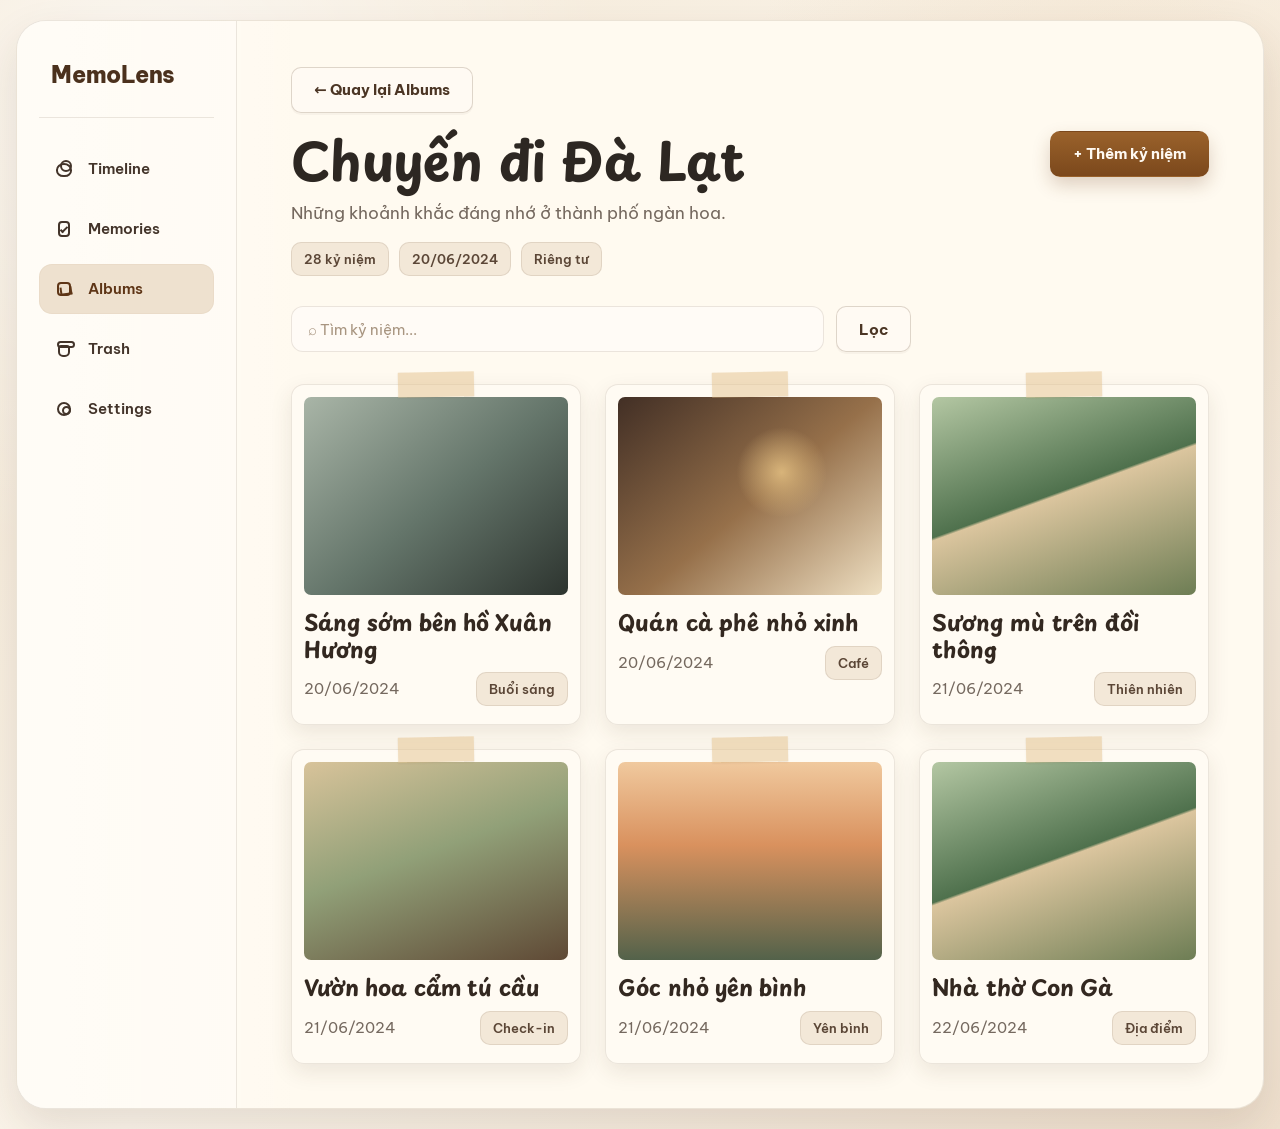
==== design/prototype/album-details.html @ 8e165cd9 "Add static Paper Note UI prototype" ====
<!doctype html>
<html lang="vi">
<head>
  <meta charset="utf-8">
  <meta name="viewport" content="width=device-width, initial-scale=1">
  <title>MemoLens - Album Details Prototype</title>
  <link rel="stylesheet" href="styles.css">
</head>
<body>
  <div class="app-shell">
    <aside class="sidebar">
      <a class="brand" href="home.html">MemoLens</a>
      <nav class="side-nav">
        <a class="nav-item" href="timeline.html"><span class="nav-icon icon-timeline"></span>Timeline</a>
        <a class="nav-item" href="timeline.html"><span class="nav-icon icon-memory"></span>Memories</a>
        <a class="nav-item active" href="albums.html"><span class="nav-icon icon-album"></span>Albums</a>
        <a class="nav-item" href="trash.html"><span class="nav-icon icon-trash"></span>Trash</a>
        <a class="nav-item" href="settings.html"><span class="nav-icon icon-settings"></span>Settings</a>
      </nav>
    </aside>
    <div>
      <header class="topbar"><a class="brand" href="home.html">MemoLens</a><span class="menu-dot">☰</span></header>
      <main class="main">
        <a class="btn" href="albums.html">← Quay lại Albums</a>
        <header class="page-header" style="margin-top:18px;">
          <div>
            <h1 class="page-title">Chuyến đi Đà Lạt</h1>
            <p class="subtitle">Những khoảnh khắc đáng nhớ ở thành phố ngàn hoa.</p>
            <div class="meta-row" style="margin-top:16px;"><span class="chip">28 kỷ niệm</span><span class="chip">20/06/2024</span><span class="chip">Riêng tư</span></div>
          </div>
          <a class="btn primary" href="#">+ Thêm kỷ niệm</a>
        </header>
        <section class="search-row"><div class="search">⌕ Tìm kỷ niệm...</div><a class="btn" href="#">Lọc</a></section>
        <section class="memory-grid">
          <article class="photo-card tape"><div class="cover photo-rain"></div><h2>Sáng sớm bên hồ Xuân Hương</h2><div class="card-meta"><p>20/06/2024</p><span class="chip">Buổi sáng</span></div></article>
          <article class="photo-card tape"><div class="cover photo-coffee"></div><h2>Quán cà phê nhỏ xinh</h2><div class="card-meta"><p>20/06/2024</p><span class="chip">Café</span></div></article>
          <article class="photo-card tape"><div class="cover photo-mountain"></div><h2>Sương mù trên đồi thông</h2><div class="card-meta"><p>21/06/2024</p><span class="chip">Thiên nhiên</span></div></article>
          <article class="photo-card tape"><div class="cover photo-bike"></div><h2>Vườn hoa cẩm tú cầu</h2><div class="card-meta"><p>21/06/2024</p><span class="chip">Check-in</span></div></article>
          <article class="photo-card tape"><div class="cover photo-sunset"></div><h2>Góc nhỏ yên bình</h2><div class="card-meta"><p>21/06/2024</p><span class="chip">Yên bình</span></div></article>
          <article class="photo-card tape"><div class="cover photo-mountain"></div><h2>Nhà thờ Con Gà</h2><div class="card-meta"><p>22/06/2024</p><span class="chip">Địa điểm</span></div></article>
        </section>
      </main>
    </div>
  </div>
  <nav class="mobile-nav"><a href="timeline.html">Timeline</a><a href="timeline.html">Memory</a><a class="active" href="albums.html">Albums</a><a href="trash.html">Trash</a><a href="settings.html">Settings</a></nav>
</body>
</html>
---- design/prototype/styles.css ----
@import url("https://fonts.googleapis.com/css2?family=Be+Vietnam+Pro:wght@400;500;600;700&family=Playpen+Sans:wght@500;600;700&display=swap");

:root {
  --paper: #fbf5ea;
  --paper-2: #fffaf0;
  --paper-3: #f4eadb;
  --ink: #332820;
  --muted: #75695f;
  --soft: #a89580;
  --line: rgba(91, 67, 47, 0.12);
  --accent: #7b481c;
  --accent-2: #9a622b;
  --accent-soft: #eee1cf;
  --danger: #9d3f31;
  --green: #64764b;
  --shadow: 0 18px 44px rgba(69, 45, 25, 0.12);
  --shadow-sm: 0 8px 22px rgba(69, 45, 25, 0.1);
  --radius-lg: 28px;
  --radius: 18px;
  --radius-sm: 12px;
  --font-display: "Playpen Sans", "Segoe UI", system-ui, sans-serif;
  --font-body: "Be Vietnam Pro", "Segoe UI", system-ui, sans-serif;
}

* {
  box-sizing: border-box;
}

html {
  min-width: 0;
}

body {
  margin: 0;
  min-width: 0;
  color: var(--ink);
  font-family: var(--font-body);
  font-size: 15px;
  line-height: 1.55;
  background:
    radial-gradient(circle at 12% 10%, rgba(255, 255, 255, 0.72), transparent 30%),
    radial-gradient(circle at 90% 15%, rgba(232, 205, 169, 0.4), transparent 28%),
    linear-gradient(135deg, #f4e8d5, #fbf5eb 52%, #efe0ce);
}

a {
  color: inherit;
  text-decoration: none;
}

img {
  display: block;
  max-width: 100%;
}

button,
input,
textarea,
select {
  font: inherit;
}

.app-shell {
  width: min(1280px, calc(100% - 32px));
  min-height: calc(100vh - 40px);
  margin: 20px auto;
  display: grid;
  grid-template-columns: 220px minmax(0, 1fr);
  overflow: hidden;
  border: 1px solid rgba(98, 69, 42, 0.13);
  border-radius: 30px;
  background:
    linear-gradient(90deg, rgba(255,255,255,0.55), transparent 22%),
    var(--paper-2);
  box-shadow: var(--shadow);
}

.sidebar {
  display: flex;
  flex-direction: column;
  gap: 26px;
  padding: 36px 22px;
  border-right: 1px solid var(--line);
  background: rgba(255, 253, 247, 0.68);
}

.brand {
  padding: 0 12px 24px;
  border-bottom: 1px solid var(--line);
  color: #4b311d;
  font-weight: 800;
  font-size: 23px;
  letter-spacing: -0.01em;
}

.side-nav {
  display: grid;
  gap: 10px;
}

.nav-item {
  min-height: 50px;
  display: flex;
  align-items: center;
  gap: 13px;
  padding: 0 14px;
  border-radius: 13px;
  color: #43342a;
  font-weight: 600;
}

.nav-item.active {
  color: #5e3516;
  background: var(--accent-soft);
  box-shadow: inset 0 0 0 1px rgba(120, 74, 30, 0.04);
}

.nav-icon {
  width: 22px;
  height: 22px;
  position: relative;
  flex: 0 0 auto;
  color: currentColor;
}

.nav-icon::before,
.nav-icon::after {
  content: "";
  position: absolute;
  border: 2px solid currentColor;
}

.icon-timeline::before {
  inset: 5px 3px 3px;
  border-radius: 50% 50% 45% 45%;
}

.icon-timeline::after {
  width: 8px;
  height: 8px;
  left: 7px;
  top: 2px;
  border-radius: 50%;
}

.icon-memory::before {
  inset: 3px 5px;
  border-radius: 4px;
}

.icon-memory::after {
  inset: 7px 9px;
  border-left-width: 0;
  border-top-width: 0;
  transform: rotate(45deg);
}

.icon-album::before {
  inset: 4px;
  border-radius: 4px;
}

.icon-album::after {
  width: 8px;
  height: 6px;
  left: 7px;
  top: 9px;
  border-top: 0;
  transform: rotate(-8deg);
}

.icon-trash::before {
  inset: 7px 5px 3px;
  border-radius: 3px 3px 5px 5px;
}

.icon-trash::after {
  width: 14px;
  height: 3px;
  left: 4px;
  top: 3px;
  border-radius: 4px;
}

.icon-settings::before {
  inset: 4px;
  border-radius: 50%;
}

.icon-settings::after {
  width: 5px;
  height: 5px;
  left: 8.5px;
  top: 8.5px;
  border-radius: 50%;
}

.main {
  min-width: 0;
  padding: 46px 54px 44px;
}

.topbar {
  display: none;
}

.page-header {
  display: flex;
  align-items: flex-start;
  justify-content: space-between;
  gap: 24px;
  margin-bottom: 30px;
}

.page-title,
.hero-title {
  margin: 0;
  color: #2d2722;
  font-family: var(--font-display);
  font-weight: 700;
  line-height: 1.13;
  letter-spacing: 0;
}

.page-title {
  font-size: clamp(36px, 4.1vw, 52px);
}

.hero-title {
  max-width: 540px;
  font-size: clamp(40px, 4.5vw, 58px);
}

.subtitle {
  margin: 10px 0 0;
  max-width: 680px;
  color: var(--muted);
  font-size: 17px;
}

.paper-card {
  position: relative;
  border: 1px solid var(--line);
  border-radius: var(--radius);
  background: rgba(255, 252, 246, 0.76);
  box-shadow: var(--shadow-sm);
}

.paper-card.tape::before,
.photo-card.tape::before,
.collection-card.tape::before,
.form-card.tape::before {
  content: "";
  position: absolute;
  z-index: 3;
  width: 76px;
  height: 25px;
  top: -13px;
  left: 50%;
  transform: translateX(-50%) rotate(-1deg);
  background: rgba(225, 190, 136, 0.48);
  box-shadow: 0 1px 2px rgba(96, 65, 36, 0.08);
}

.btn {
  min-height: 46px;
  display: inline-flex;
  align-items: center;
  justify-content: center;
  gap: 8px;
  padding: 0 22px;
  border: 1px solid rgba(93, 60, 32, 0.2);
  border-radius: 10px;
  background: rgba(255, 251, 244, 0.8);
  color: #4b3524;
  font-weight: 700;
  box-shadow: 0 2px 0 rgba(83, 53, 28, 0.04);
}

.btn.primary {
  border-color: transparent;
  color: #fffaf2;
  background: linear-gradient(180deg, var(--accent-2), var(--accent));
  box-shadow: 0 8px 18px rgba(107, 61, 23, 0.22);
}

.btn.soft {
  background: #f2e7d8;
}

.btn.danger {
  color: #fff8f0;
  background: linear-gradient(180deg, #a8543f, #893524);
}

.meta-row,
.chip-row {
  display: flex;
  flex-wrap: wrap;
  gap: 10px;
}

.chip {
  display: inline-flex;
  align-items: center;
  min-height: 34px;
  padding: 6px 12px;
  border: 1px solid var(--line);
  border-radius: 10px;
  color: #5b4636;
  background: #f3e8d8;
  font-size: 13px;
  font-weight: 600;
}

.home-hero {
  display: grid;
  grid-template-columns: minmax(0, 1.05fr) minmax(320px, 0.95fr);
  align-items: center;
  gap: 48px;
  min-height: 500px;
}

.hero-copy p {
  max-width: 520px;
  color: var(--muted);
  font-size: 18px;
}

.hero-actions {
  display: flex;
  gap: 14px;
  margin-top: 28px;
}

.collage {
  position: relative;
  min-height: 320px;
}

.note-sheet,
.polaroid {
  position: absolute;
  border: 1px solid rgba(97, 66, 39, 0.13);
  background: #fffaf1;
  box-shadow: 0 14px 26px rgba(71, 47, 28, 0.12);
}

.note-sheet {
  width: 260px;
  height: 220px;
  right: 38px;
  top: 20px;
  transform: rotate(4deg);
  border-radius: 8px;
  background:
    linear-gradient(rgba(138, 103, 67, 0.08) 1px, transparent 1px) 0 32px / 100% 29px,
    #fff9ef;
}

.polaroid {
  width: 190px;
  padding: 12px 12px 34px;
  border-radius: 7px;
}

.polaroid.one {
  right: 210px;
  top: 60px;
  transform: rotate(-7deg);
}

.polaroid.two {
  right: 70px;
  top: 126px;
  transform: rotate(8deg);
}

.polaroid.three {
  right: 236px;
  top: 220px;
  transform: rotate(5deg);
}

.photo-fill,
.cover,
.thumb,
.detail-photo,
.stack-photo {
  background:
    linear-gradient(135deg, rgba(64, 88, 67, 0.28), transparent 42%),
    linear-gradient(20deg, rgba(130, 78, 35, 0.24), transparent 45%),
    linear-gradient(180deg, #d9b98f, #7d8a64 55%, #4c5942);
}

.photo-fill {
  aspect-ratio: 4 / 3;
  border-radius: 4px;
}

.photo-sunset { background: linear-gradient(180deg, #f0c99e 0%, #d9915e 42%, #53624a 100%); }
.photo-coffee { background: radial-gradient(circle at 62% 38%, #d8b47a, transparent 22%), linear-gradient(140deg, #422f25, #96704a 52%, #efe0c3); }
.photo-mountain { background: linear-gradient(160deg, #b4c7a3, #4f714d 48%, #dbc59e 49%, #6d7d54); }
.photo-rain { background: linear-gradient(140deg, #a9b5a7, #64756a 52%, #2d342f); }
.photo-bike { background: linear-gradient(160deg, #d8c39a, #91a078 46%, #5f4935); }
.photo-food { background: radial-gradient(circle at 35% 40%, #d69045, transparent 20%), radial-gradient(circle at 62% 48%, #b56734, transparent 18%), linear-gradient(140deg, #f2dfc4, #5d3f2c); }

.feature-grid,
.memory-grid,
.collection-grid {
  display: grid;
  grid-template-columns: repeat(3, minmax(0, 1fr));
  gap: 24px;
}

.feature-grid {
  margin-top: 28px;
}

.feature-card {
  min-height: 230px;
  padding: 28px;
  text-align: center;
  overflow: hidden;
}

.feature-icon {
  width: 64px;
  height: 64px;
  margin: 0 auto 18px;
  display: grid;
  place-items: center;
  border-radius: 999px;
  color: #7a481d;
  background: #efe1cc;
  font-size: 28px;
  font-family: var(--font-display);
}

.feature-card h3,
.photo-card h2,
.collection-card h2,
.story-card h2,
.form-section h2,
.trash-section h2,
.settings-card h2 {
  margin: 0 0 8px;
  font-family: var(--font-display);
  font-weight: 700;
  line-height: 1.2;
}

.feature-card p {
  margin: 0;
  color: var(--muted);
}

.auth-page {
  min-height: calc(100vh - 40px);
  display: grid;
  place-items: center;
  width: min(1120px, calc(100% - 32px));
  margin: 20px auto;
  position: relative;
  border-radius: 30px;
  background: rgba(255, 250, 241, 0.72);
  box-shadow: var(--shadow);
  overflow: hidden;
}

.auth-page::before {
  content: "";
  position: absolute;
  left: 42px;
  bottom: 74px;
  width: 210px;
  height: 260px;
  border-radius: 8px;
  background:
    linear-gradient(135deg, rgba(255,255,255,0.55), transparent),
    linear-gradient(180deg, #dfc49d, #8b6e4e);
  transform: rotate(-8deg);
  box-shadow: var(--shadow-sm);
}

.auth-card {
  width: min(500px, calc(100% - 34px));
  padding: 44px 38px;
  text-align: center;
  background: rgba(255, 250, 241, 0.84);
  box-shadow: none;
}

.auth-mark {
  width: 58px;
  height: 58px;
  margin: 0 auto 10px;
  display: grid;
  place-items: center;
  border-radius: 16px;
  color: var(--accent);
  background: #efdfc7;
  font-family: var(--font-display);
  font-size: 26px;
}

.auth-card h1 {
  margin: 8px 0 8px;
  font-family: var(--font-display);
  font-size: clamp(31px, 4vw, 42px);
  line-height: 1.16;
}

.auth-card p {
  margin: 0 0 28px;
  color: var(--muted);
}

.field {
  display: grid;
  gap: 7px;
  text-align: left;
}

.field label {
  color: #5e4b3c;
  font-size: 13px;
  font-weight: 700;
}

.input,
.textarea,
.select {
  width: 100%;
  min-height: 48px;
  border: 1px solid rgba(100, 70, 42, 0.16);
  border-radius: 11px;
  padding: 12px 14px;
  color: var(--ink);
  background: rgba(255, 252, 247, 0.9);
  outline: 0;
}

.textarea {
  min-height: 150px;
  resize: vertical;
}

.auth-form,
.form-grid,
.settings-form {
  display: grid;
  gap: 16px;
}

.auth-links,
.split-links {
  display: flex;
  justify-content: center;
  gap: 22px;
  color: #5f4229;
  font-size: 14px;
  font-weight: 700;
  text-decoration: underline;
  text-underline-offset: 4px;
}

.divider {
  display: grid;
  grid-template-columns: 1fr auto 1fr;
  align-items: center;
  gap: 18px;
  margin: 22px 0 16px;
  color: var(--muted);
}

.divider::before,
.divider::after {
  content: "";
  height: 1px;
  background: var(--line);
}

.search-row {
  max-width: 620px;
  display: grid;
  grid-template-columns: minmax(0, 1fr) auto;
  gap: 12px;
  margin: 22px 0 32px;
}

.search {
  min-height: 46px;
  display: flex;
  align-items: center;
  gap: 10px;
  padding: 0 16px;
  border: 1px solid var(--line);
  border-radius: 12px;
  color: var(--soft);
  background: rgba(255, 252, 247, 0.76);
}

.photo-card {
  position: relative;
  min-width: 0;
  padding: 12px 12px 18px;
  border: 1px solid var(--line);
  border-radius: 13px;
  background: rgba(255, 251, 244, 0.86);
  box-shadow: var(--shadow-sm);
}

.cover {
  aspect-ratio: 4 / 3;
  width: 100%;
  border-radius: 7px;
  margin-bottom: 14px;
}

.photo-card h2 {
  font-size: 22px;
}

.photo-card p {
  margin: 0;
  color: var(--muted);
}

.card-meta {
  display: flex;
  align-items: center;
  justify-content: space-between;
  gap: 10px;
  margin-top: 10px;
}

.form-shell {
  width: min(860px, 100%);
  margin: 0 auto;
}

.form-card {
  padding: 22px;
}

.form-section {
  padding: 18px 0;
  border-bottom: 1px solid var(--line);
}

.form-section:first-child {
  padding-top: 0;
}

.form-section:last-child {
  border-bottom: 0;
}

.form-section h2 {
  font-size: 20px;
}

.form-row {
  display: grid;
  grid-template-columns: repeat(3, minmax(0, 1fr));
  gap: 16px;
}

.upload-box {
  min-height: 140px;
  display: grid;
  place-items: center;
  border: 1px dashed rgba(111, 77, 43, 0.26);
  border-radius: 14px;
  color: var(--muted);
  background: rgba(249, 240, 226, 0.52);
  text-align: center;
}

.form-actions {
  display: flex;
  justify-content: flex-end;
  gap: 14px;
  padding-top: 20px;
}

.edit-photos,
.gallery {
  display: grid;
  grid-template-columns: repeat(4, minmax(0, 1fr));
  gap: 16px;
}

.thumb,
.detail-photo {
  position: relative;
  aspect-ratio: 4 / 3;
  border: 8px solid #fffaf3;
  border-bottom-width: 16px;
  border-radius: 5px;
  box-shadow: var(--shadow-sm);
}

.thumb::before,
.detail-photo::before,
.stack-photo::before {
  content: "";
  position: absolute;
  width: 48px;
  height: 16px;
  top: -16px;
  left: 50%;
  transform: translateX(-50%);
  background: rgba(225, 190, 136, 0.48);
}

.remove {
  position: absolute;
  top: -15px;
  right: -12px;
  width: 28px;
  height: 28px;
  display: grid;
  place-items: center;
  border-radius: 999px;
  border: 1px solid var(--line);
  background: #fffaf1;
  color: var(--danger);
  font-weight: 800;
}

.detail-layout {
  display: grid;
  gap: 24px;
}

.gallery {
  grid-template-columns: repeat(3, minmax(0, 1fr));
}

.story-card {
  padding: 26px;
}

.story-card p {
  margin: 0 0 18px;
  color: #4c3d32;
  font-size: 17px;
}

.detail-actions {
  display: flex;
  gap: 14px;
  flex-wrap: wrap;
  margin-top: 20px;
}

.collection-card {
  position: relative;
  padding: 14px 14px 20px;
  border: 1px solid var(--line);
  border-radius: 14px;
  background: rgba(255, 251, 244, 0.86);
  box-shadow: var(--shadow-sm);
}

.stack {
  position: relative;
  height: 205px;
  margin-bottom: 16px;
}

.stack-photo {
  position: absolute;
  width: 76%;
  aspect-ratio: 4 / 3;
  border: 8px solid #fffaf3;
  border-bottom-width: 18px;
  border-radius: 4px;
  box-shadow: 0 8px 16px rgba(72, 50, 32, 0.13);
}

.stack-photo:nth-child(1) {
  left: 5%;
  top: 12%;
  transform: rotate(-5deg);
}

.stack-photo:nth-child(2) {
  right: 3%;
  top: 20%;
  transform: rotate(6deg);
}

.stack-photo:nth-child(3) {
  left: 17%;
  top: 2%;
  transform: rotate(0deg);
}

.collection-card h2 {
  font-size: 24px;
}

.collection-card p {
  margin: 4px 0 0;
  color: var(--muted);
}

.trash-list {
  display: grid;
  gap: 12px;
}

.trash-section {
  padding: 22px;
  margin-bottom: 26px;
}

.trash-item {
  display: grid;
  grid-template-columns: 88px minmax(0, 1fr) auto auto;
  align-items: center;
  gap: 16px;
  padding: 10px;
  border: 1px solid var(--line);
  border-radius: 12px;
  background: rgba(255, 251, 244, 0.75);
}

.trash-item .cover {
  margin: 0;
}

.trash-item h3 {
  margin: 0 0 4px;
  font-family: var(--font-display);
}

.trash-item p {
  margin: 0;
  color: var(--muted);
  font-size: 13px;
}

.settings-grid {
  display: grid;
  gap: 28px;
  max-width: 760px;
}

.settings-card {
  padding: 26px;
}

.account-row {
  display: grid;
  grid-template-columns: 88px minmax(0, 1fr) auto;
  align-items: center;
  gap: 20px;
}

.avatar {
  width: 70px;
  height: 70px;
  display: grid;
  place-items: center;
  border-radius: 999px;
  color: var(--accent);
  background: #efe1cc;
  font-family: var(--font-display);
  font-size: 32px;
}

.mobile-nav {
  display: none;
}

@media (max-width: 920px) {
  .app-shell {
    width: min(768px, calc(100% - 24px));
    grid-template-columns: 1fr;
    margin: 12px auto 86px;
    border-radius: 24px;
  }

  .sidebar {
    display: none;
  }

  .topbar {
    min-height: 68px;
    display: flex;
    align-items: center;
    justify-content: space-between;
    padding: 18px 18px 0;
  }

  .topbar .brand {
    padding: 0;
    border: 0;
    font-size: 19px;
  }

  .menu-dot {
    width: 42px;
    height: 42px;
    display: grid;
    place-items: center;
    border: 1px solid var(--line);
    border-radius: 999px;
    background: rgba(255, 250, 241, 0.74);
    font-weight: 800;
  }

  .main {
    padding: 22px 18px 96px;
  }

  .page-header {
    display: grid;
    gap: 18px;
  }

  .page-title {
    font-size: clamp(31px, 9vw, 38px);
  }

  .subtitle {
    font-size: 14px;
  }

  .home-hero {
    grid-template-columns: 1fr;
    gap: 26px;
    min-height: 0;
  }

  .hero-title {
    font-size: clamp(36px, 12vw, 46px);
  }

  .hero-copy p {
    font-size: 15px;
  }

  .hero-actions {
    display: grid;
    grid-template-columns: repeat(2, minmax(0, 1fr));
  }

  .collage {
    min-height: 250px;
  }

  .note-sheet {
    right: 10px;
    width: 190px;
    height: 170px;
  }

  .polaroid {
    width: 138px;
  }

  .polaroid.one {
    right: 118px;
  }

  .polaroid.two {
    right: 8px;
    top: 104px;
  }

  .polaroid.three {
    display: none;
  }

  .feature-grid,
  .memory-grid,
  .collection-grid {
    grid-template-columns: 1fr;
  }

  .feature-grid {
    grid-template-columns: repeat(3, minmax(0, 1fr));
    gap: 10px;
  }

  .feature-card {
    min-height: 128px;
    padding: 16px 10px;
  }

  .feature-icon {
    width: 46px;
    height: 46px;
    margin-bottom: 10px;
    font-size: 20px;
  }

  .feature-card h3 {
    font-size: 16px;
  }

  .feature-card p {
    font-size: 11px;
  }

  .search-row {
    grid-template-columns: minmax(0, 1fr) auto;
    margin-bottom: 24px;
  }

  .form-row {
    grid-template-columns: 1fr;
  }

  .edit-photos {
    grid-template-columns: repeat(2, minmax(0, 1fr));
  }

  .gallery {
    grid-template-columns: repeat(2, minmax(0, 1fr));
  }

  .form-actions {
    display: grid;
    grid-template-columns: 1fr 1fr;
  }

  .trash-item {
    grid-template-columns: 74px minmax(0, 1fr);
  }

  .trash-item .btn,
  .trash-item .chip {
    grid-column: 2;
    justify-self: start;
  }

  .account-row {
    grid-template-columns: 64px minmax(0, 1fr);
  }

  .account-row .chip {
    grid-column: 2;
    justify-self: start;
  }

  .mobile-nav {
    position: fixed;
    z-index: 20;
    left: 12px;
    right: 12px;
    bottom: 12px;
    height: 58px;
    display: grid;
    grid-template-columns: repeat(5, 1fr);
    border: 1px solid var(--line);
    border-radius: 22px;
    background: rgba(255, 250, 241, 0.94);
    box-shadow: 0 10px 28px rgba(69, 45, 25, 0.16);
    backdrop-filter: blur(10px);
  }

  .mobile-nav a {
    display: grid;
    place-items: center;
    color: #5f4c3c;
    font-size: 11px;
    font-weight: 700;
  }

  .mobile-nav a.active {
    color: var(--accent);
    background: var(--accent-soft);
    border-radius: 18px;
  }
}

@media (max-width: 520px) {
  body {
    font-size: 14px;
  }

  .app-shell,
  .auth-page {
    width: 100%;
    min-height: 100vh;
    margin: 0;
    border-width: 0;
    border-radius: 0;
  }

  .auth-page::before {
    display: none;
  }

  .auth-card {
    width: calc(100% - 32px);
    padding: 32px 18px;
  }

  .hero-actions,
  .form-actions {
    grid-template-columns: 1fr 1fr;
  }

  .btn {
    min-height: 44px;
    padding: 0 14px;
  }

  .feature-grid {
    grid-template-columns: repeat(3, minmax(0, 1fr));
  }

  .photo-card h2,
  .collection-card h2 {
    font-size: 21px;
  }

  .stack {
    height: 184px;
  }
}
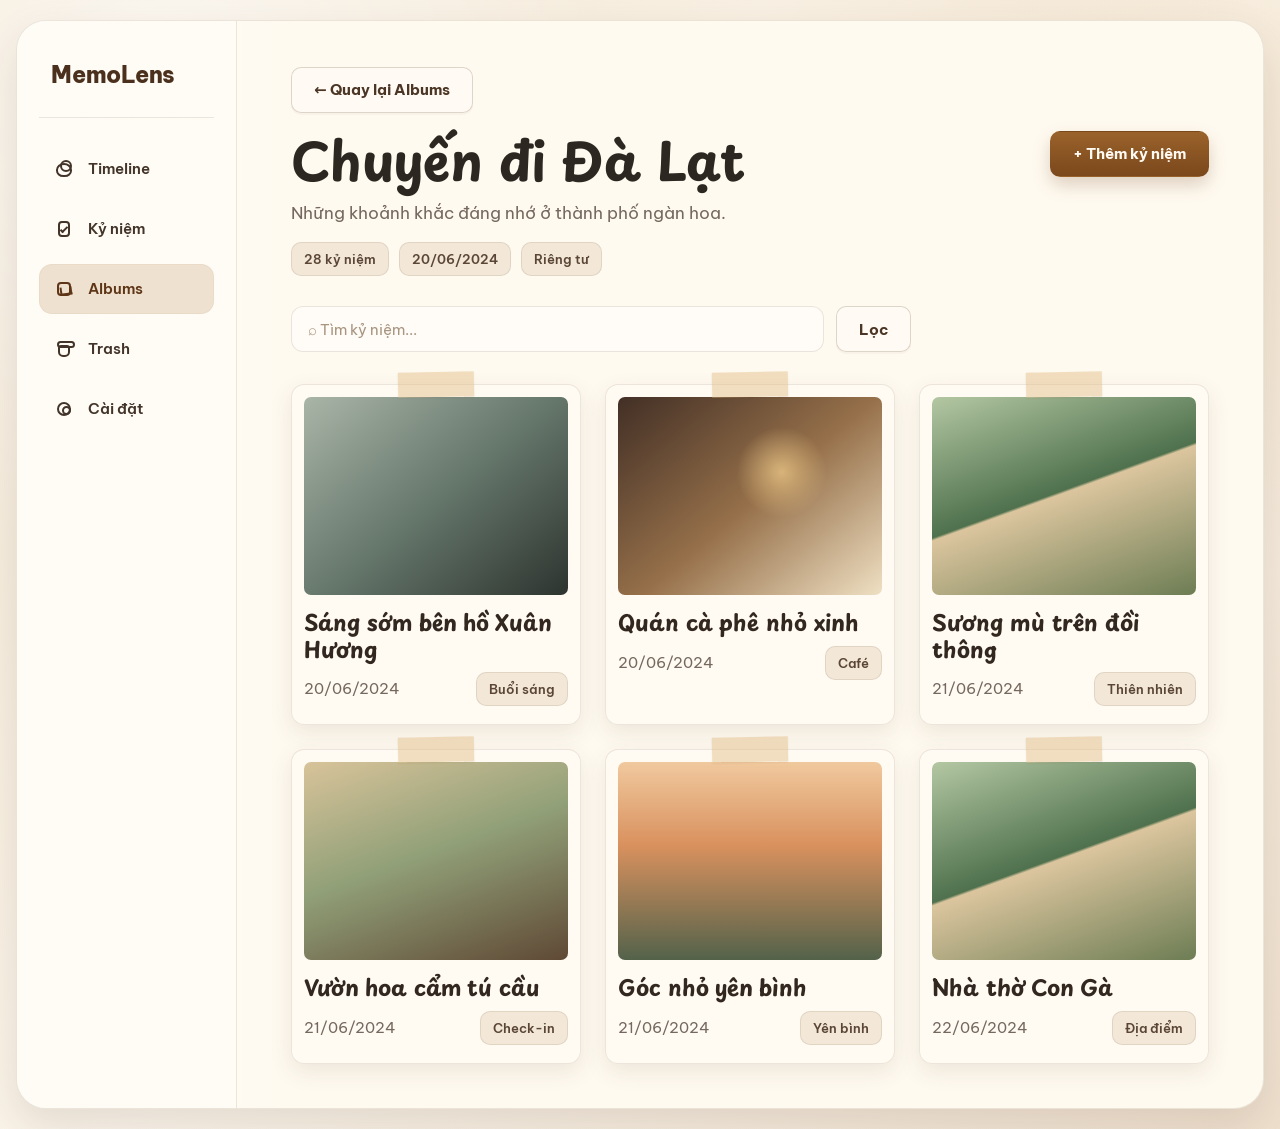
==== commit cc8e5dd0: "Polish static Paper Note prototype" ====
--- a/design/prototype/album-details.html
+++ b/design/prototype/album-details.html
@@ -1,4 +1,4 @@
-<!doctype html>
+﻿<!doctype html>
 <html lang="vi">
 <head>
   <meta charset="utf-8">
@@ -12,10 +12,10 @@
       <a class="brand" href="home.html">MemoLens</a>
       <nav class="side-nav">
         <a class="nav-item" href="timeline.html"><span class="nav-icon icon-timeline"></span>Timeline</a>
-        <a class="nav-item" href="timeline.html"><span class="nav-icon icon-memory"></span>Memories</a>
+        <a class="nav-item" href="timeline.html"><span class="nav-icon icon-memory"></span>Kỷ niệm</a>
         <a class="nav-item active" href="albums.html"><span class="nav-icon icon-album"></span>Albums</a>
         <a class="nav-item" href="trash.html"><span class="nav-icon icon-trash"></span>Trash</a>
-        <a class="nav-item" href="settings.html"><span class="nav-icon icon-settings"></span>Settings</a>
+        <a class="nav-item" href="settings.html"><span class="nav-icon icon-settings"></span>Cài đặt</a>
       </nav>
     </aside>
     <div>
@@ -42,6 +42,7 @@
       </main>
     </div>
   </div>
-  <nav class="mobile-nav"><a href="timeline.html">Timeline</a><a href="timeline.html">Memory</a><a class="active" href="albums.html">Albums</a><a href="trash.html">Trash</a><a href="settings.html">Settings</a></nav>
+  <nav class="mobile-nav"><a href="timeline.html">Timeline</a><a href="timeline.html">Kỷ niệm</a><a class="active" href="albums.html">Albums</a><a href="trash.html">Trash</a><a href="settings.html">Cài đặt</a></nav>
 </body>
 </html>
+
--- a/design/prototype/styles.css
+++ b/design/prototype/styles.css
@@ -881,7 +881,7 @@
   .app-shell {
     width: min(768px, calc(100% - 24px));
     grid-template-columns: 1fr;
-    margin: 12px auto 86px;
+    margin: 12px auto calc(104px + env(safe-area-inset-bottom, 0px));
     border-radius: 24px;
   }
 
@@ -915,7 +915,7 @@
   }
 
   .main {
-    padding: 22px 18px 96px;
+    padding: 22px 18px calc(140px + env(safe-area-inset-bottom, 0px));
   }
 
   .page-header {
@@ -924,7 +924,7 @@
   }
 
   .page-title {
-    font-size: clamp(31px, 9vw, 38px);
+    font-size: clamp(30px, 8.4vw, 38px);
   }
 
   .subtitle {
@@ -938,7 +938,7 @@
   }
 
   .hero-title {
-    font-size: clamp(36px, 12vw, 46px);
+    font-size: clamp(34px, 10.5vw, 42px);
   }
 
   .hero-copy p {
@@ -1054,8 +1054,9 @@
     z-index: 20;
     left: 12px;
     right: 12px;
-    bottom: 12px;
-    height: 58px;
+    bottom: calc(12px + env(safe-area-inset-bottom, 0px));
+    min-height: 60px;
+    padding: 6px;
     display: grid;
     grid-template-columns: repeat(5, 1fr);
     border: 1px solid var(--line);
@@ -1069,14 +1070,21 @@
     display: grid;
     place-items: center;
     color: #5f4c3c;
-    font-size: 11px;
+    font-size: 10.5px;
     font-weight: 700;
+    line-height: 1.1;
+    min-width: 0;
+    overflow: hidden;
+    padding: 0 4px;
+    text-align: center;
+    text-overflow: ellipsis;
+    white-space: nowrap;
   }
 
   .mobile-nav a.active {
     color: var(--accent);
     background: var(--accent-soft);
-    border-radius: 18px;
+    border-radius: 16px;
   }
 }
 
@@ -1089,11 +1097,22 @@
   .auth-page {
     width: 100%;
     min-height: 100vh;
+    height: 100vh;
     margin: 0;
     border-width: 0;
     border-radius: 0;
   }
 
+  .app-shell {
+    overflow: hidden;
+  }
+
+  .main {
+    height: calc(100vh - 68px - 84px - env(safe-area-inset-bottom, 0px));
+    overflow-y: auto;
+    padding-bottom: 28px;
+  }
+
   .auth-page::before {
     display: none;
   }
@@ -1114,7 +1133,32 @@
   }
 
   .feature-grid {
-    grid-template-columns: repeat(3, minmax(0, 1fr));
+    grid-template-columns: 1fr;
+    gap: 14px;
+  }
+
+  .feature-card {
+    min-height: auto;
+    display: grid;
+    grid-template-columns: 54px minmax(0, 1fr);
+    align-items: center;
+    column-gap: 14px;
+    padding: 16px;
+    text-align: left;
+  }
+
+  .feature-card .feature-icon {
+    margin: 0;
+  }
+
+  .feature-card h3 {
+    grid-column: 2;
+    margin-bottom: 3px;
+  }
+
+  .feature-card p {
+    grid-column: 2;
+    font-size: 12px;
   }
 
   .photo-card h2,
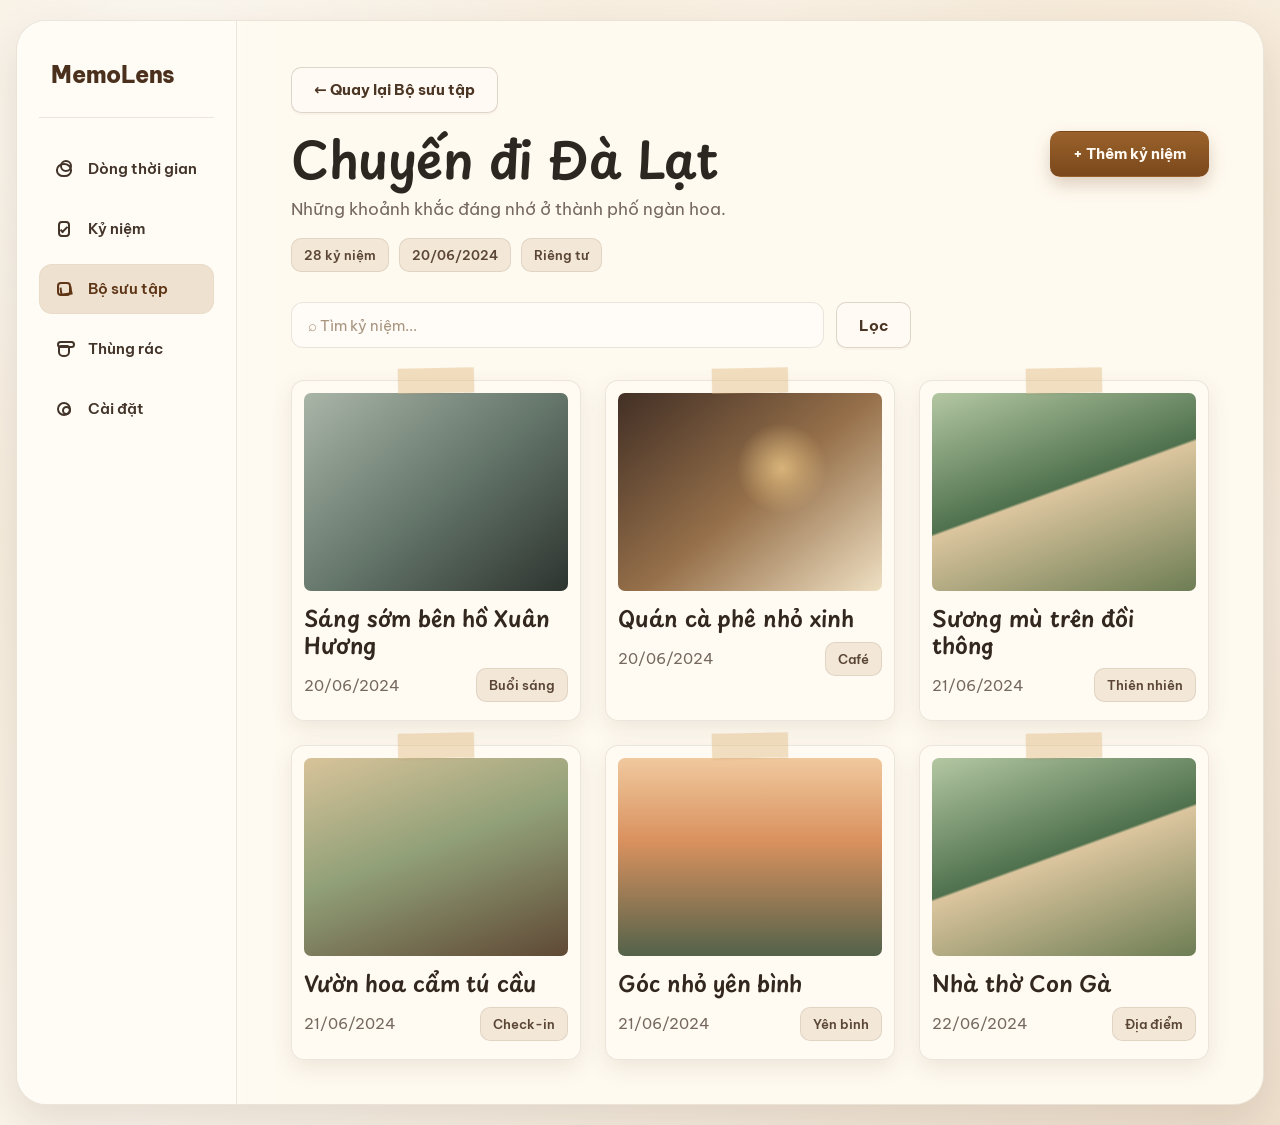
==== commit 4ae0ab58: "Polish prototype nav cards and typography" ====
--- a/design/prototype/album-details.html
+++ b/design/prototype/album-details.html
@@ -1,4 +1,4 @@
-﻿<!doctype html>
+<!doctype html>
 <html lang="vi">
 <head>
   <meta charset="utf-8">
@@ -11,17 +11,17 @@
     <aside class="sidebar">
       <a class="brand" href="home.html">MemoLens</a>
       <nav class="side-nav">
-        <a class="nav-item" href="timeline.html"><span class="nav-icon icon-timeline"></span>Timeline</a>
+        <a class="nav-item" href="timeline.html"><span class="nav-icon icon-timeline"></span>Dòng thời gian</a>
         <a class="nav-item" href="timeline.html"><span class="nav-icon icon-memory"></span>Kỷ niệm</a>
-        <a class="nav-item active" href="albums.html"><span class="nav-icon icon-album"></span>Albums</a>
-        <a class="nav-item" href="trash.html"><span class="nav-icon icon-trash"></span>Trash</a>
+        <a class="nav-item active" href="albums.html"><span class="nav-icon icon-album"></span>Bộ sưu tập</a>
+        <a class="nav-item" href="trash.html"><span class="nav-icon icon-trash"></span>Thùng rác</a>
         <a class="nav-item" href="settings.html"><span class="nav-icon icon-settings"></span>Cài đặt</a>
       </nav>
     </aside>
     <div>
       <header class="topbar"><a class="brand" href="home.html">MemoLens</a><span class="menu-dot">☰</span></header>
       <main class="main">
-        <a class="btn" href="albums.html">← Quay lại Albums</a>
+        <a class="btn" href="albums.html">← Quay lại Bộ sưu tập</a>
         <header class="page-header" style="margin-top:18px;">
           <div>
             <h1 class="page-title">Chuyến đi Đà Lạt</h1>
@@ -42,7 +42,7 @@
       </main>
     </div>
   </div>
-  <nav class="mobile-nav"><a href="timeline.html">Timeline</a><a href="timeline.html">Kỷ niệm</a><a class="active" href="albums.html">Albums</a><a href="trash.html">Trash</a><a href="settings.html">Cài đặt</a></nav>
+  <nav class="mobile-nav"><a href="timeline.html">Dòng</a><a href="timeline.html">Kỷ niệm</a><a class="active" href="albums.html">Bộ sưu tập</a><a href="trash.html">Rác</a><a href="settings.html">Cài đặt</a></nav>
 </body>
 </html>
 
--- a/design/prototype/styles.css
+++ b/design/prototype/styles.css
@@ -217,18 +217,18 @@
   margin: 0;
   color: #2d2722;
   font-family: var(--font-display);
-  font-weight: 700;
-  line-height: 1.13;
-  letter-spacing: 0;
+  font-weight: 600;
+  line-height: 1.1;
+  letter-spacing: -0.01em;
 }
 
 .page-title {
-  font-size: clamp(36px, 4.1vw, 52px);
+  font-size: clamp(36px, 4vw, 50px);
 }
 
 .hero-title {
   max-width: 540px;
-  font-size: clamp(40px, 4.5vw, 58px);
+  font-size: clamp(40px, 4.35vw, 56px);
 }
 
 .subtitle {
@@ -434,7 +434,7 @@
   color: #7a481d;
   background: #efe1cc;
   font-size: 28px;
-  font-family: var(--font-display);
+  font-family: var(--font-body);
 }
 
 .feature-card h3,
@@ -446,7 +446,7 @@
 .settings-card h2 {
   margin: 0 0 8px;
   font-family: var(--font-display);
-  font-weight: 700;
+  font-weight: 600;
   line-height: 1.2;
 }
 
@@ -836,6 +836,7 @@
 .trash-item h3 {
   margin: 0 0 4px;
   font-family: var(--font-display);
+  font-weight: 650;
 }
 
 .trash-item p {
@@ -924,7 +925,7 @@
   }
 
   .page-title {
-    font-size: clamp(30px, 8.4vw, 38px);
+    font-size: clamp(30px, 8.2vw, 38px);
   }
 
   .subtitle {
@@ -933,12 +934,12 @@
 
   .home-hero {
     grid-template-columns: 1fr;
-    gap: 26px;
+    gap: 18px;
     min-height: 0;
   }
 
   .hero-title {
-    font-size: clamp(34px, 10.5vw, 42px);
+    font-size: clamp(32px, 9.6vw, 38px);
   }
 
   .hero-copy p {
@@ -948,29 +949,31 @@
   .hero-actions {
     display: grid;
     grid-template-columns: repeat(2, minmax(0, 1fr));
+    gap: 10px;
   }
 
   .collage {
-    min-height: 250px;
+    min-height: 148px;
   }
 
   .note-sheet {
-    right: 10px;
-    width: 190px;
-    height: 170px;
+    right: 30px;
+    width: 132px;
+    height: 112px;
   }
 
   .polaroid {
-    width: 138px;
+    width: 92px;
   }
 
   .polaroid.one {
-    right: 118px;
+    right: 128px;
+    top: 36px;
   }
 
   .polaroid.two {
-    right: 8px;
-    top: 104px;
+    right: 44px;
+    top: 72px;
   }
 
   .polaroid.three {
@@ -986,6 +989,7 @@
   .feature-grid {
     grid-template-columns: repeat(3, minmax(0, 1fr));
     gap: 10px;
+    padding-bottom: 18px;
   }
 
   .feature-card {
@@ -1070,12 +1074,12 @@
     display: grid;
     place-items: center;
     color: #5f4c3c;
-    font-size: 10.5px;
+    font-size: 10px;
     font-weight: 700;
     line-height: 1.1;
     min-width: 0;
     overflow: hidden;
-    padding: 0 4px;
+    padding: 0 3px;
     text-align: center;
     text-overflow: ellipsis;
     white-space: nowrap;
@@ -1110,7 +1114,7 @@
   .main {
     height: calc(100vh - 68px - 84px - env(safe-area-inset-bottom, 0px));
     overflow-y: auto;
-    padding-bottom: 28px;
+    padding-bottom: calc(46px + env(safe-area-inset-bottom, 0px));
   }
 
   .auth-page::before {
@@ -1134,31 +1138,38 @@
 
   .feature-grid {
     grid-template-columns: 1fr;
-    gap: 14px;
+    gap: 10px;
+    padding-bottom: calc(28px + env(safe-area-inset-bottom, 0px));
   }
 
   .feature-card {
     min-height: auto;
     display: grid;
-    grid-template-columns: 54px minmax(0, 1fr);
+    grid-template-columns: 38px minmax(0, 1fr);
     align-items: center;
-    column-gap: 14px;
-    padding: 16px;
+    column-gap: 10px;
+    padding: 10px 12px;
     text-align: left;
   }
 
   .feature-card .feature-icon {
+    width: 36px;
+    height: 36px;
     margin: 0;
+    font-size: 15px;
   }
 
   .feature-card h3 {
     grid-column: 2;
-    margin-bottom: 3px;
+    margin-bottom: 2px;
+    font-size: 14.5px;
+    line-height: 1.12;
   }
 
   .feature-card p {
     grid-column: 2;
-    font-size: 12px;
+    font-size: 10.8px;
+    line-height: 1.28;
   }
 
   .photo-card h2,
